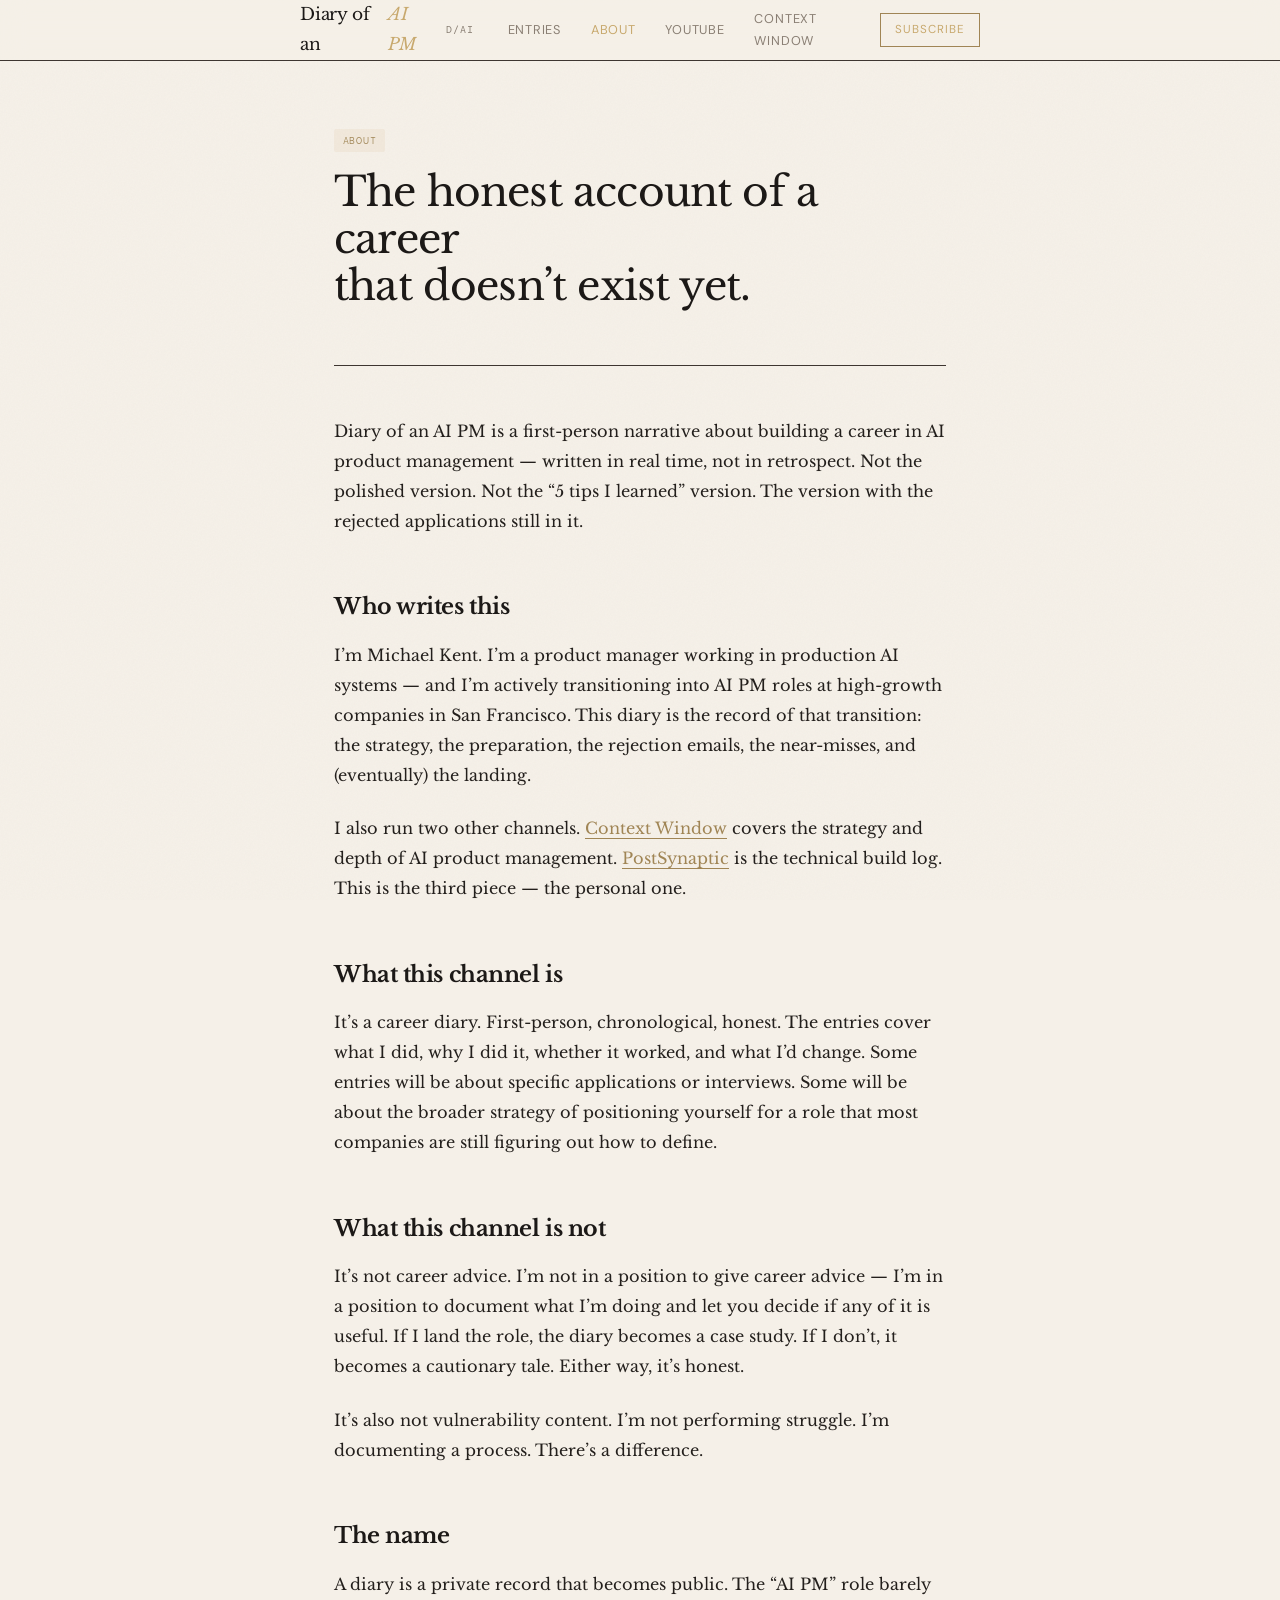
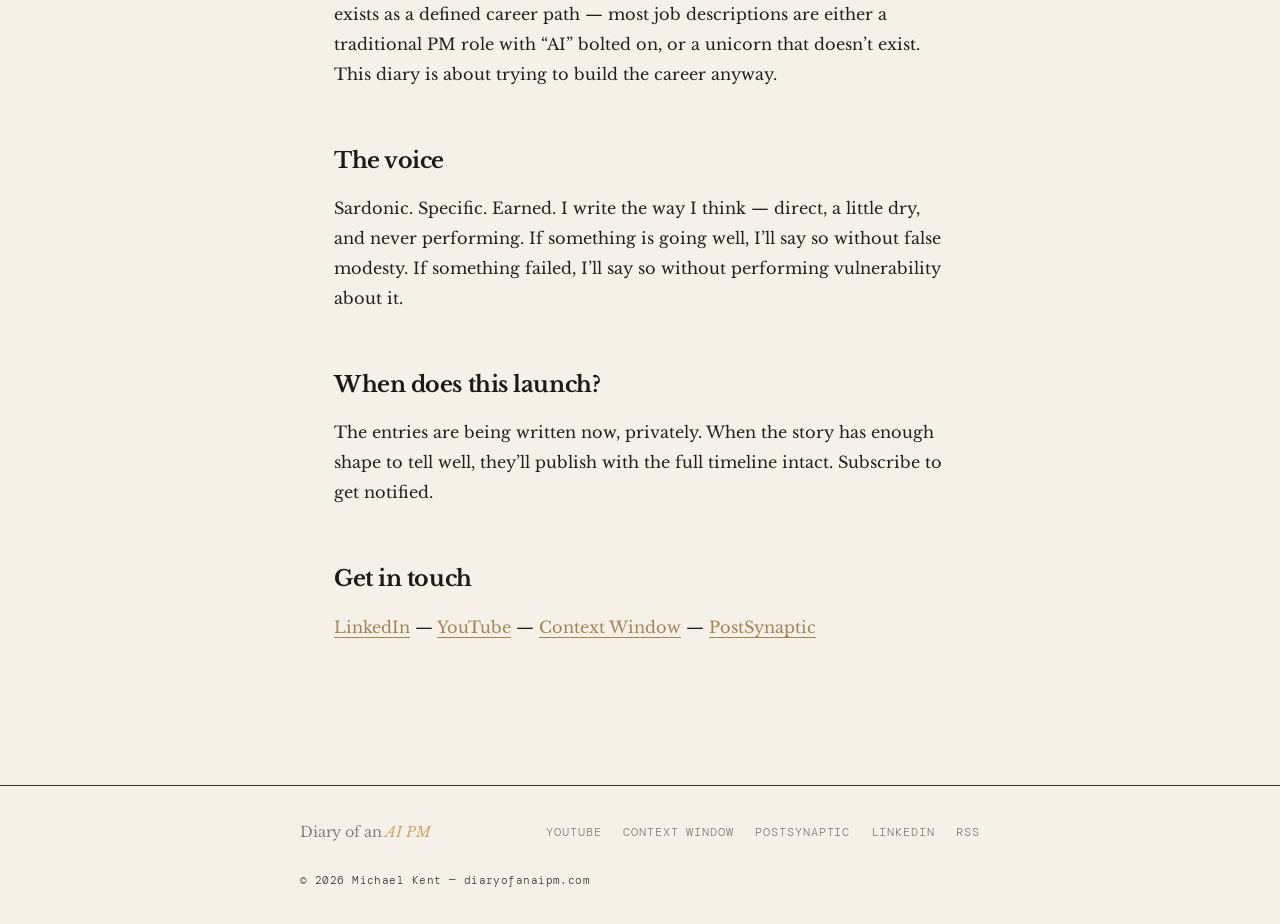
==== about.html @ 653bd750 "init: Diary of an AI PM site — diaryofanaipm.com" ====
<!DOCTYPE html>
<html lang="en">
<head>
  <meta charset="UTF-8">
  <meta name="viewport" content="width=device-width, initial-scale=1.0">
  <title>About — Diary of an AI PM</title>
  <meta name="description" content="Diary of an AI PM is a first-person narrative of a career transition into AI product management. By Michael Kent.">
  <meta name="author" content="Michael Kent">
  <link rel="canonical" href="https://diaryofanaipm.com/about.html">
  <link rel="alternate" type="application/rss+xml" title="Diary of an AI PM" href="/feed.xml">
  <link rel="stylesheet" href="css/style.css">
</head>
<body>

  <header class="site-header">
    <div class="site-header-inner">
      <a href="/" class="site-logo">
        Diary of an <span class="accent">AI PM</span>
        <span class="shortcode">D/AI</span>
      </a>
      <nav class="site-nav">
        <a href="/">Entries</a>
        <a href="/about.html" class="active">About</a>
        <a href="https://youtube.com/@diaryofanaipm" target="_blank" rel="noopener">YouTube</a>
        <a href="https://contextwindow.dev" target="_blank" rel="noopener">Context Window</a>
        <a href="https://substack.com/@diaryofanaipm" target="_blank" rel="noopener" class="nav-cta">Subscribe</a>
      </nav>
    </div>
  </header>

  <main class="page-wrapper">

    <header class="post-header">
      <div class="post-item-tags">
        <span class="post-tag">about</span>
      </div>
      <h1 class="post-title">The honest account of a career<br>that doesn&rsquo;t exist yet.</h1>
    </header>

    <div class="post-body">

      <p>Diary of an AI PM is a first-person narrative about building a career in AI product management &mdash; written in real time, not in retrospect. Not the polished version. Not the &ldquo;5 tips I learned&rdquo; version. The version with the rejected applications still in it.</p>

      <h2>Who writes this</h2>

      <p>I&rsquo;m Michael Kent. I&rsquo;m a product manager working in production AI systems &mdash; and I&rsquo;m actively transitioning into AI PM roles at high-growth companies in San Francisco. This diary is the record of that transition: the strategy, the preparation, the rejection emails, the near-misses, and (eventually) the landing.</p>

      <p>I also run two other channels. <a href="https://contextwindow.dev" target="_blank" rel="noopener">Context Window</a> covers the strategy and depth of AI product management. <a href="https://postsynaptic.dev" target="_blank" rel="noopener">PostSynaptic</a> is the technical build log. This is the third piece &mdash; the personal one.</p>

      <h2>What this channel is</h2>

      <p>It&rsquo;s a career diary. First-person, chronological, honest. The entries cover what I did, why I did it, whether it worked, and what I&rsquo;d change. Some entries will be about specific applications or interviews. Some will be about the broader strategy of positioning yourself for a role that most companies are still figuring out how to define.</p>

      <h2>What this channel is not</h2>

      <p>It&rsquo;s not career advice. I&rsquo;m not in a position to give career advice &mdash; I&rsquo;m in a position to document what I&rsquo;m doing and let you decide if any of it is useful. If I land the role, the diary becomes a case study. If I don&rsquo;t, it becomes a cautionary tale. Either way, it&rsquo;s honest.</p>

      <p>It&rsquo;s also not vulnerability content. I&rsquo;m not performing struggle. I&rsquo;m documenting a process. There&rsquo;s a difference.</p>

      <h2>The name</h2>

      <p>A diary is a private record that becomes public. The &ldquo;AI PM&rdquo; role barely exists as a defined career path &mdash; most job descriptions are either a traditional PM role with &ldquo;AI&rdquo; bolted on, or a unicorn that doesn&rsquo;t exist. This diary is about trying to build the career anyway.</p>

      <h2>The voice</h2>

      <p>Sardonic. Specific. Earned. I write the way I think &mdash; direct, a little dry, and never performing. If something is going well, I&rsquo;ll say so without false modesty. If something failed, I&rsquo;ll say so without performing vulnerability about it.</p>

      <h2>When does this launch?</h2>

      <p>The entries are being written now, privately. When the story has enough shape to tell well, they&rsquo;ll publish with the full timeline intact. Subscribe to get notified.</p>

      <h2>Get in touch</h2>

      <p>
        <a href="https://linkedin.com/in/michael-kent" target="_blank" rel="noopener">LinkedIn</a> &mdash;
        <a href="https://youtube.com/@diaryofanaipm" target="_blank" rel="noopener">YouTube</a> &mdash;
        <a href="https://contextwindow.dev" target="_blank" rel="noopener">Context Window</a> &mdash;
        <a href="https://postsynaptic.dev" target="_blank" rel="noopener">PostSynaptic</a>
      </p>

    </div>

  </main>

  <footer class="site-footer">
    <div class="site-footer-inner">
      <a href="/" class="footer-logo">Diary of an <span>AI PM</span></a>
      <div class="footer-links">
        <a href="https://youtube.com/@diaryofanaipm" target="_blank" rel="noopener">YouTube</a>
        <a href="https://contextwindow.dev" target="_blank" rel="noopener">Context Window</a>
        <a href="https://postsynaptic.dev" target="_blank" rel="noopener">PostSynaptic</a>
        <a href="https://linkedin.com/in/michael-kent" target="_blank" rel="noopener">LinkedIn</a>
        <a href="/feed.xml">RSS</a>
      </div>
      <div class="footer-copy">&copy; 2026 Michael Kent &mdash; diaryofanaipm.com</div>
    </div>
  </footer>

</body>
</html>
---- css/style.css ----
/* ============================================================
   Diary of an AI PM — Brand CSS
   D/AI — diaryofanaipm.com
   Author: Michael Kent
   ============================================================ */

@import url('https://fonts.googleapis.com/css2?family=Libre+Baskerville:ital,wght@0,400;0,700;1,400&family=DM+Sans:ital,wght@0,300;0,400;0,500;1,300;1,400&family=DM+Mono:wght@400&display=swap');

/* ── Variables ─────────────────────────────────────────────── */
:root {
  --ink:          #1C1917;
  --ink-soft:     #231F1C;
  --ink-border:   #3D3530;
  --gilt:         #C8A96E;
  --gilt-dim:     #A08555;
  --gilt-glow:    rgba(200,169,110,0.10);
  --page:         #F5F0E8;
  --page-dim:     #D4CFC6;
  --red-pen:      #E8372A;
  --noise:        #8A7F74;
  --latent:       #EDE8DF;

  --font-serif:   'Libre Baskerville', Georgia, serif;
  --font-sans:    'DM Sans', system-ui, sans-serif;
  --font-mono:    'DM Mono', 'Courier New', monospace;

  --max-width:    680px;
  --col-gap:      2rem;
  --reading-gap:  1.75rem;
}

/* ── Reset ──────────────────────────────────────────────────── */
*, *::before, *::after { box-sizing: border-box; margin: 0; padding: 0; }
html { font-size: 17px; scroll-behavior: smooth; }

body {
  background: var(--page);
  color: var(--ink);
  font-family: var(--font-sans);
  font-weight: 300;
  line-height: 1.75;
  min-height: 100vh;
  -webkit-font-smoothing: antialiased;
}

/* ── Paper texture overlay ─────────────────────────────────── */
body::before {
  content: '';
  position: fixed;
  inset: 0;
  background-image: url("data:image/svg+xml,%3Csvg viewBox='0 0 256 256' xmlns='http://www.w3.org/2000/svg'%3E%3Cfilter id='noise'%3E%3CfeTurbulence type='fractalNoise' baseFrequency='0.65' numOctaves='3' stitchTiles='stitch'/%3E%3C/filter%3E%3Crect width='100%25' height='100%25' filter='url(%23noise)' opacity='0.03'/%3E%3C/svg%3E");
  background-size: 256px 256px;
  pointer-events: none;
  z-index: 0;
  opacity: 0.8;
}

/* ── Site header ────────────────────────────────────────────── */
.site-header {
  position: sticky;
  top: 0;
  z-index: 100;
  background: rgba(245,240,232,0.92);
  backdrop-filter: blur(12px);
  -webkit-backdrop-filter: blur(12px);
  border-bottom: 1px solid var(--ink-border);
  padding: 0 2rem;
}

.site-header-inner {
  max-width: var(--max-width);
  margin: 0 auto;
  display: flex;
  align-items: center;
  justify-content: space-between;
  height: 60px;
  gap: 2rem;
}

.site-logo {
  font-family: var(--font-serif);
  font-weight: 400;
  font-size: 1rem;
  color: var(--ink);
  text-decoration: none;
  letter-spacing: -0.01em;
  display: flex;
  align-items: baseline;
  gap: 0;
}

.site-logo .accent { color: var(--gilt); font-style: italic; }

.site-logo .shortcode {
  font-family: var(--font-mono);
  font-size: 0.6rem;
  color: var(--noise);
  letter-spacing: 0.08em;
  margin-left: 0.6rem;
  align-self: center;
}

.site-nav {
  display: flex;
  align-items: center;
  gap: 1.75rem;
}

.site-nav a {
  font-family: var(--font-sans);
  font-size: 0.75rem;
  font-weight: 400;
  color: var(--noise);
  text-decoration: none;
  letter-spacing: 0.06em;
  text-transform: uppercase;
  transition: color 0.15s;
}

.site-nav a:hover { color: var(--ink); }
.site-nav a.active { color: var(--gilt); }

.nav-cta {
  font-family: var(--font-mono);
  font-size: 0.68rem !important;
  color: var(--gilt) !important;
  border: 1px solid var(--gilt-dim);
  padding: 0.35rem 0.85rem;
  letter-spacing: 0.08em !important;
  text-transform: uppercase !important;
  transition: background 0.15s, color 0.15s !important;
}

.nav-cta:hover {
  background: var(--gilt-glow) !important;
  color: var(--gilt) !important;
}

/* ── Page layout ────────────────────────────────────────────── */
.page-wrapper {
  position: relative;
  z-index: 1;
  max-width: var(--max-width);
  margin: 0 auto;
  padding: 0 2rem 5rem;
}

/* ── Hero ───────────────────────────────────────────────────── */
.hero {
  padding: 5rem 0 4rem;
  border-bottom: 1px solid var(--ink-border);
  margin-bottom: 3.5rem;
}

.hero-kicker {
  font-family: var(--font-mono);
  font-size: 0.68rem;
  letter-spacing: 0.14em;
  text-transform: uppercase;
  color: var(--gilt);
  margin-bottom: 1.25rem;
  display: flex;
  align-items: center;
  gap: 0.6rem;
}

.hero-kicker::before {
  content: '';
  display: inline-block;
  width: 20px;
  height: 1px;
  background: var(--gilt);
}

.hero-title {
  font-family: var(--font-serif);
  font-weight: 400;
  font-size: clamp(2rem, 4.5vw, 2.8rem);
  line-height: 1.15;
  letter-spacing: -0.02em;
  color: var(--ink);
  margin-bottom: 1.25rem;
}

.hero-title em {
  font-style: italic;
  color: var(--gilt);
}

.hero-sub {
  font-family: var(--font-sans);
  font-size: 1rem;
  color: var(--noise);
  max-width: 480px;
  line-height: 1.65;
  margin-bottom: 2rem;
}

.hero-meta {
  display: flex;
  align-items: center;
  gap: 1.5rem;
  flex-wrap: wrap;
}

.hero-meta-item {
  font-family: var(--font-mono);
  font-size: 0.68rem;
  color: var(--noise);
  letter-spacing: 0.06em;
  display: flex;
  align-items: center;
  gap: 0.4rem;
}

.hero-meta-item .dot {
  width: 5px;
  height: 5px;
  background: var(--gilt);
  border-radius: 50%;
  display: inline-block;
}

/* ── Coming soon / phase banner ────────────────────────────── */
.phase-banner {
  margin: 0 0 3.5rem;
  padding: 2rem 2.5rem;
  border: 1px solid var(--ink-border);
  background: var(--ink);
  color: var(--page);
  position: relative;
}

.phase-banner::before {
  content: '';
  position: absolute;
  top: 0; left: 0; right: 0;
  height: 2px;
  background: var(--red-pen);
}

.phase-banner-kicker {
  font-family: var(--font-mono);
  font-size: 0.65rem;
  letter-spacing: 0.14em;
  text-transform: uppercase;
  color: var(--red-pen);
  margin-bottom: 0.5rem;
}

.phase-banner-text {
  font-family: var(--font-serif);
  font-size: 0.95rem;
  line-height: 1.7;
  color: var(--page-dim);
  font-style: italic;
}

.phase-banner-text strong {
  color: var(--page);
  font-weight: 700;
  font-style: normal;
}

/* ── Post list ──────────────────────────────────────────────── */
.post-list-header {
  display: flex;
  align-items: baseline;
  justify-content: space-between;
  margin-bottom: 1.5rem;
}

.post-list-title {
  font-family: var(--font-mono);
  font-size: 0.72rem;
  letter-spacing: 0.14em;
  text-transform: uppercase;
  color: var(--noise);
}

.post-list-count {
  font-family: var(--font-mono);
  font-size: 0.65rem;
  color: var(--ink-border);
  letter-spacing: 0.06em;
}

.post-list {
  display: flex;
  flex-direction: column;
  gap: 0;
}

.post-item {
  display: grid;
  grid-template-columns: 90px 1fr;
  gap: 1.5rem;
  padding: 1.5rem 0;
  border-bottom: 1px solid var(--ink-border);
  text-decoration: none;
  color: inherit;
  transition: background 0.15s;
  align-items: start;
}

.post-item:first-child { border-top: 1px solid var(--ink-border); }
.post-item:hover .post-item-title { color: var(--gilt); }

.post-item-date {
  font-family: var(--font-mono);
  font-size: 0.68rem;
  color: var(--noise);
  letter-spacing: 0.04em;
  padding-top: 0.25rem;
  line-height: 1.4;
}

.post-item-date .year {
  display: block;
  color: var(--ink-border);
  font-size: 0.6rem;
  margin-top: 2px;
}

.post-item-body {}

.post-item-tags {
  display: flex;
  gap: 0.4rem;
  margin-bottom: 0.4rem;
  flex-wrap: wrap;
}

.post-tag {
  font-family: var(--font-mono);
  font-size: 0.6rem;
  letter-spacing: 0.08em;
  text-transform: uppercase;
  color: var(--gilt-dim);
  background: var(--gilt-glow);
  padding: 0.15rem 0.5rem;
  border-radius: 2px;
}

.post-item-title {
  font-family: var(--font-serif);
  font-weight: 400;
  font-size: 1.05rem;
  line-height: 1.3;
  color: var(--ink);
  letter-spacing: -0.01em;
  margin-bottom: 0.35rem;
  transition: color 0.15s;
}

.post-item-excerpt {
  font-size: 0.85rem;
  color: var(--noise);
  line-height: 1.6;
}

/* ── Newsletter strip ───────────────────────────────────────── */
.newsletter-strip {
  margin: 4rem 0 0;
  padding: 2.5rem;
  border: 1px solid var(--ink-border);
  background: var(--latent);
  position: relative;
  overflow: hidden;
}

.newsletter-strip::before {
  content: '';
  position: absolute;
  top: 0; left: 0; right: 0;
  height: 2px;
  background: var(--gilt);
}

.newsletter-kicker {
  font-family: var(--font-mono);
  font-size: 0.68rem;
  letter-spacing: 0.14em;
  text-transform: uppercase;
  color: var(--gilt);
  margin-bottom: 0.75rem;
}

.newsletter-title {
  font-family: var(--font-serif);
  font-weight: 400;
  font-size: 1.3rem;
  letter-spacing: -0.02em;
  color: var(--ink);
  margin-bottom: 0.5rem;
}

.newsletter-sub {
  font-size: 0.875rem;
  color: var(--noise);
  margin-bottom: 1.25rem;
  max-width: 420px;
}

.newsletter-form {
  display: flex;
  gap: 0.75rem;
  flex-wrap: wrap;
}

.newsletter-form input {
  flex: 1;
  min-width: 220px;
  background: var(--page);
  border: 1px solid var(--ink-border);
  color: var(--ink);
  padding: 0.65rem 1rem;
  font-family: var(--font-mono);
  font-size: 0.8rem;
  outline: none;
  transition: border-color 0.15s;
}

.newsletter-form input::placeholder { color: var(--noise); opacity: 0.5; }
.newsletter-form input:focus { border-color: var(--gilt); }

.newsletter-form button {
  background: var(--ink);
  color: var(--page);
  border: none;
  padding: 0.65rem 1.25rem;
  font-family: var(--font-mono);
  font-size: 0.72rem;
  font-weight: 500;
  letter-spacing: 0.08em;
  text-transform: uppercase;
  cursor: pointer;
  transition: background 0.15s;
}

.newsletter-form button:hover { background: var(--ink-soft); }

/* ── Site footer ────────────────────────────────────────────── */
.site-footer {
  position: relative;
  z-index: 1;
  border-top: 1px solid var(--ink-border);
  padding: 2rem;
  margin-top: 2rem;
}

.site-footer-inner {
  max-width: var(--max-width);
  margin: 0 auto;
  display: flex;
  align-items: center;
  justify-content: space-between;
  flex-wrap: wrap;
  gap: 1rem;
}

.footer-logo {
  font-family: var(--font-serif);
  font-weight: 400;
  font-size: 0.85rem;
  color: var(--noise);
  text-decoration: none;
  letter-spacing: -0.01em;
}

.footer-logo span { color: var(--gilt); font-style: italic; }

.footer-links {
  display: flex;
  gap: 1.25rem;
}

.footer-links a {
  font-family: var(--font-mono);
  font-size: 0.68rem;
  letter-spacing: 0.08em;
  text-transform: uppercase;
  color: var(--noise);
  text-decoration: none;
  transition: color 0.15s;
}

.footer-links a:hover { color: var(--gilt); }

.footer-copy {
  font-family: var(--font-mono);
  font-size: 0.65rem;
  color: var(--ink-border);
  letter-spacing: 0.04em;
  width: 100%;
  margin-top: 0.5rem;
}

/* ── Post page ──────────────────────────────────────────────── */
.post-header {
  padding: 4rem 0 2.5rem;
  border-bottom: 1px solid var(--ink-border);
  margin-bottom: 3rem;
}

.post-header .post-tag { margin-right: 0.25rem; }

.post-title {
  font-family: var(--font-serif);
  font-weight: 400;
  font-size: clamp(1.6rem, 4vw, 2.4rem);
  line-height: 1.15;
  letter-spacing: -0.02em;
  color: var(--ink);
  margin: 1rem 0 0.75rem;
}

.post-meta {
  display: flex;
  align-items: center;
  gap: 1.5rem;
  flex-wrap: wrap;
  margin-top: 1.25rem;
}

.post-meta-item {
  font-family: var(--font-mono);
  font-size: 0.7rem;
  color: var(--noise);
  letter-spacing: 0.06em;
}

.post-meta-sep {
  width: 3px;
  height: 3px;
  background: var(--ink-border);
  border-radius: 50%;
  display: inline-block;
}

/* ── Post body ──────────────────────────────────────────────── */
.post-body {
  font-family: var(--font-serif);
  font-size: 0.95rem;
  line-height: 1.85;
  color: var(--ink-soft);
}

.post-body h2 {
  font-family: var(--font-serif);
  font-weight: 700;
  font-size: 1.3rem;
  letter-spacing: -0.02em;
  color: var(--ink);
  margin: 2.5rem 0 0.75rem;
  padding-top: 0.5rem;
}

.post-body h3 {
  font-family: var(--font-mono);
  font-size: 0.75rem;
  letter-spacing: 0.1em;
  text-transform: uppercase;
  color: var(--gilt);
  margin: 2rem 0 0.6rem;
}

.post-body p { margin-bottom: 1.4rem; }

.post-body strong {
  font-weight: 700;
  color: var(--ink);
}

.post-body em { font-style: italic; }

.post-body a {
  color: var(--gilt-dim);
  text-decoration: none;
  border-bottom: 1px solid var(--gilt-dim);
  transition: border-color 0.15s, color 0.15s;
}

.post-body a:hover { color: var(--gilt); border-color: var(--gilt); }

.post-body code {
  font-family: var(--font-mono);
  font-size: 0.82em;
  color: var(--red-pen);
  background: rgba(232,55,42,0.06);
  padding: 0.1em 0.4em;
  border-radius: 2px;
}

.post-body pre {
  background: var(--ink);
  border: 1px solid var(--ink-border);
  padding: 1.25rem 1.5rem;
  margin: 1.5rem 0;
  overflow-x: auto;
  font-family: var(--font-mono);
  font-size: 0.82rem;
  line-height: 1.7;
  color: var(--page-dim);
}

.post-body pre code {
  background: none;
  padding: 0;
  color: inherit;
}

.post-body blockquote {
  border-left: 2px solid var(--gilt);
  padding: 0.5rem 0 0.5rem 1.5rem;
  margin: 1.5rem 0;
  color: var(--noise);
  font-style: italic;
}

.post-body ul, .post-body ol {
  padding-left: 1.5rem;
  margin-bottom: 1.4rem;
}

.post-body li { margin-bottom: 0.4rem; }

.post-body hr {
  border: none;
  border-top: 1px solid var(--ink-border);
  margin: 2.5rem 0;
}

/* ── Red pen annotation style (for editorial marks) ────────── */
.redpen {
  color: var(--red-pen);
  font-family: var(--font-serif);
  font-style: italic;
  font-size: 0.85em;
}

/* ── Post footer ────────────────────────────────────────────── */
.post-footer {
  margin-top: 4rem;
  padding-top: 2rem;
  border-top: 1px solid var(--ink-border);
  display: flex;
  align-items: center;
  justify-content: space-between;
  flex-wrap: wrap;
  gap: 1rem;
}

.post-back {
  font-family: var(--font-mono);
  font-size: 0.72rem;
  letter-spacing: 0.08em;
  text-transform: uppercase;
  color: var(--noise);
  text-decoration: none;
  transition: color 0.15s;
}

.post-back:hover { color: var(--gilt); }

.post-channel-links {
  display: flex;
  gap: 1rem;
}

.post-channel-links a {
  font-family: var(--font-mono);
  font-size: 0.68rem;
  letter-spacing: 0.08em;
  text-transform: uppercase;
  color: var(--noise);
  text-decoration: none;
  transition: color 0.15s;
}

.post-channel-links a:hover { color: var(--gilt); }

/* ── Utilities ──────────────────────────────────────────────── */
.sr-only {
  position: absolute;
  width: 1px;
  height: 1px;
  overflow: hidden;
  clip: rect(0,0,0,0);
  white-space: nowrap;
}

/* ── Animations ─────────────────────────────────────────────── */
@keyframes fade-up {
  from { opacity: 0; transform: translateY(16px); }
  to   { opacity: 1; transform: translateY(0); }
}

.hero             { animation: fade-up 0.5s ease both; }
.phase-banner     { animation: fade-up 0.5s 0.1s ease both; }
.post-list        { animation: fade-up 0.5s 0.1s ease both; }
.newsletter-strip { animation: fade-up 0.5s 0.2s ease both; }

/* ── Responsive ─────────────────────────────────────────────── */
@media (max-width: 600px) {
  .site-nav { display: none; }
  .post-item { grid-template-columns: 1fr; gap: 0.25rem; }
  .post-item-date { font-size: 0.65rem; }
  .newsletter-form { flex-direction: column; }
  .newsletter-form input, .newsletter-form button { width: 100%; }
  .site-footer-inner { flex-direction: column; align-items: flex-start; }
}
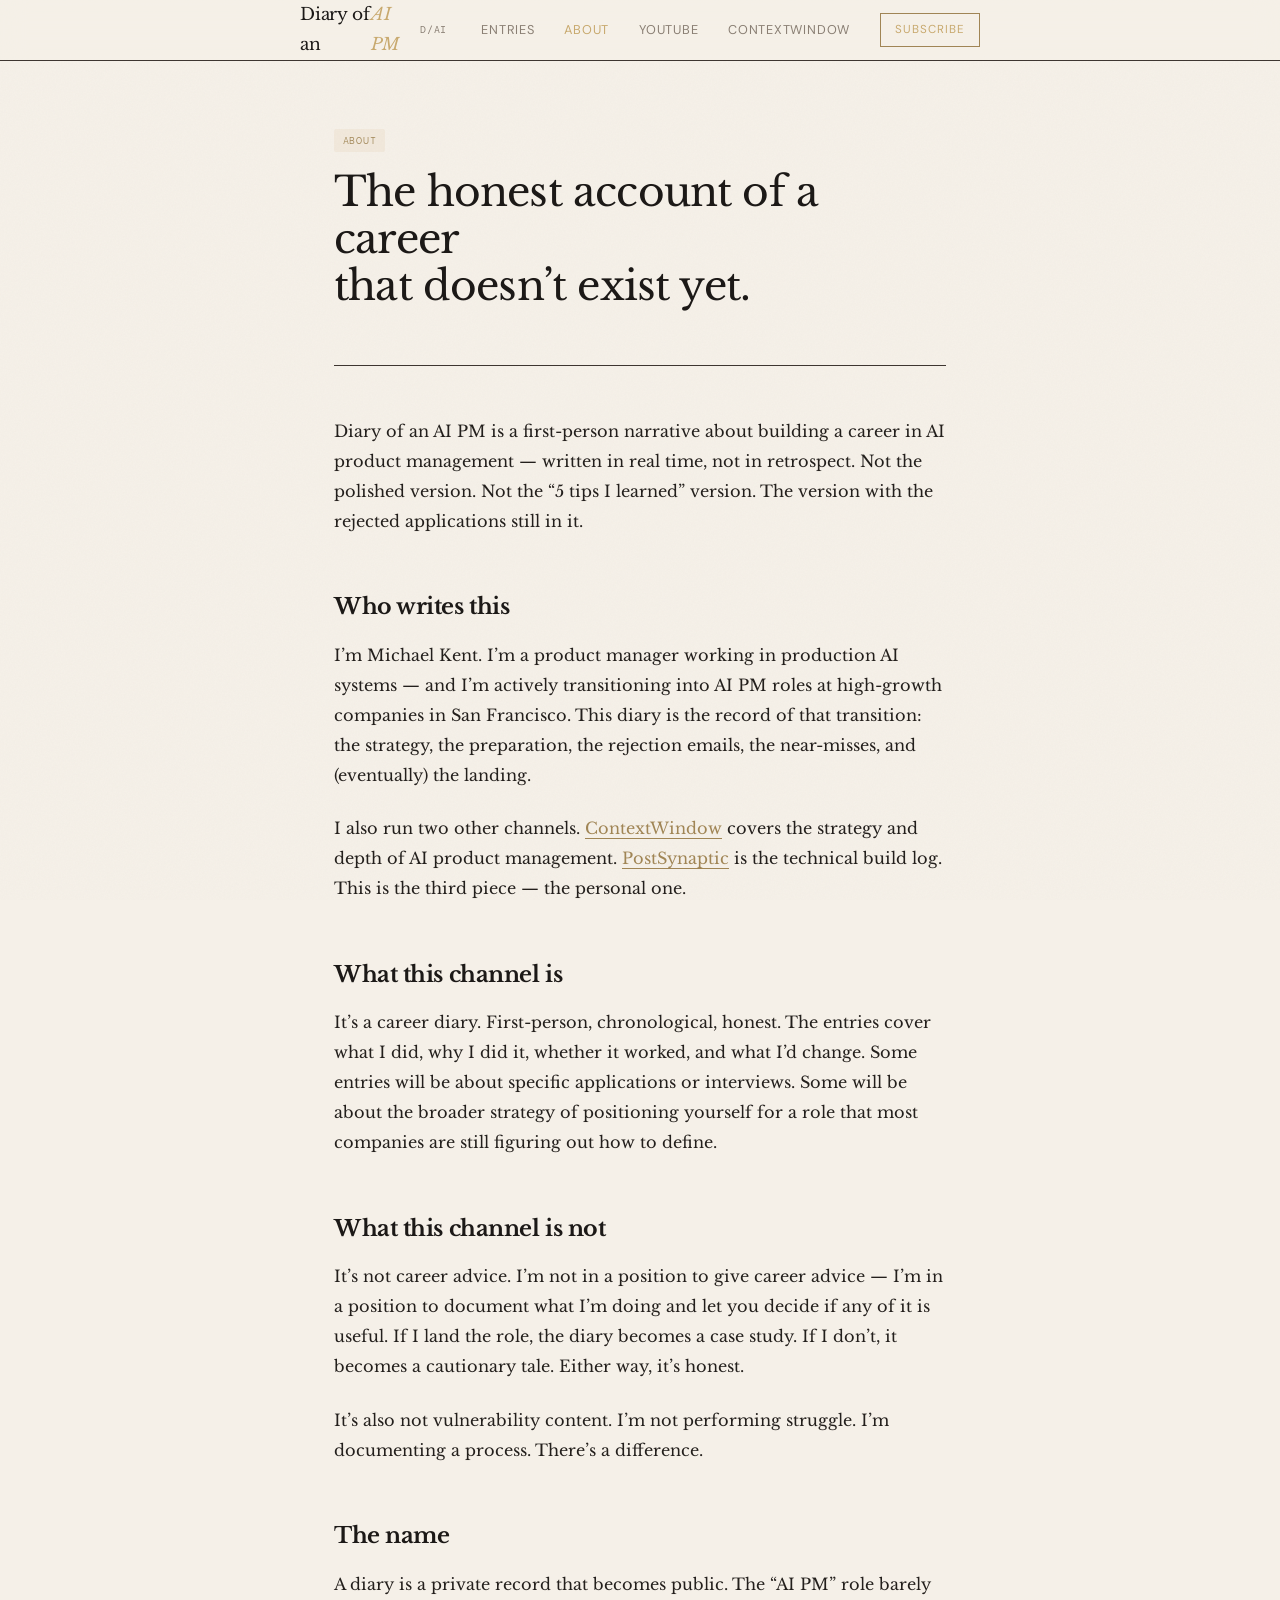
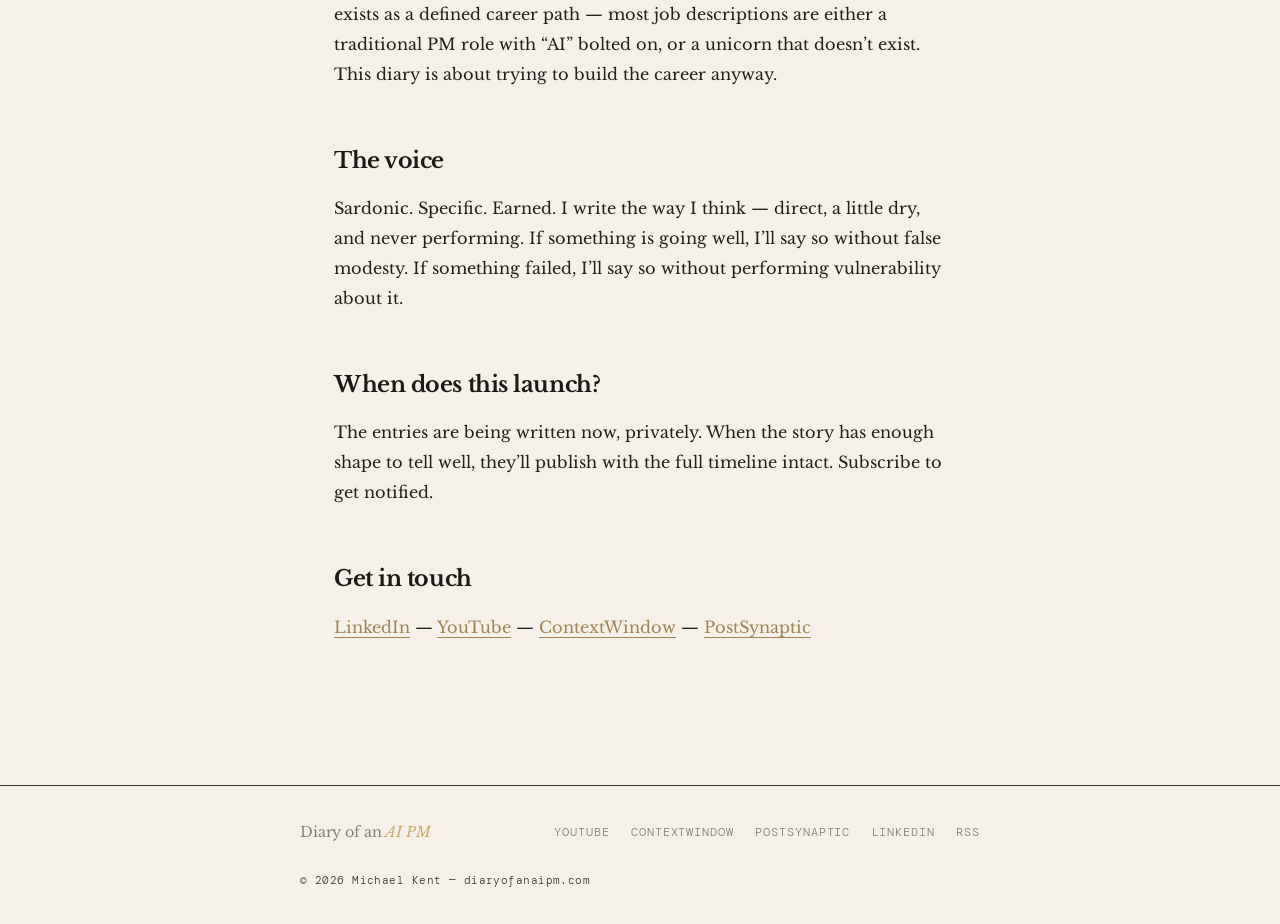
==== commit d7bc998a: "Update cross-links to ContextWindow, fix domain references" ====
--- a/about.html
+++ b/about.html
@@ -6,6 +6,9 @@
   <title>About — Diary of an AI PM</title>
   <meta name="description" content="Diary of an AI PM is a first-person narrative of a career transition into AI product management. By Michael Kent.">
   <meta name="author" content="Michael Kent">
+  <link rel="icon" type="image/x-icon" href="/favicon.ico">
+  <link rel="icon" type="image/png" sizes="32x32" href="/favicon-32.png">
+  <link rel="apple-touch-icon" sizes="180x180" href="/apple-touch-icon.png">
   <link rel="canonical" href="https://diaryofanaipm.com/about.html">
   <link rel="alternate" type="application/rss+xml" title="Diary of an AI PM" href="/feed.xml">
   <link rel="stylesheet" href="css/style.css">
@@ -22,7 +25,7 @@
         <a href="/">Entries</a>
         <a href="/about.html" class="active">About</a>
         <a href="https://youtube.com/@diaryofanaipm" target="_blank" rel="noopener">YouTube</a>
-        <a href="https://contextwindow.dev" target="_blank" rel="noopener">Context Window</a>
+        <a href="https://contextwindow.to" target="_blank" rel="noopener">ContextWindow</a>
         <a href="https://substack.com/@diaryofanaipm" target="_blank" rel="noopener" class="nav-cta">Subscribe</a>
       </nav>
     </div>
@@ -45,7 +48,7 @@
 
       <p>I&rsquo;m Michael Kent. I&rsquo;m a product manager working in production AI systems &mdash; and I&rsquo;m actively transitioning into AI PM roles at high-growth companies in San Francisco. This diary is the record of that transition: the strategy, the preparation, the rejection emails, the near-misses, and (eventually) the landing.</p>
 
-      <p>I also run two other channels. <a href="https://contextwindow.dev" target="_blank" rel="noopener">Context Window</a> covers the strategy and depth of AI product management. <a href="https://postsynaptic.dev" target="_blank" rel="noopener">PostSynaptic</a> is the technical build log. This is the third piece &mdash; the personal one.</p>
+      <p>I also run two other channels. <a href="https://contextwindow.to" target="_blank" rel="noopener">ContextWindow</a> covers the strategy and depth of AI product management. <a href="https://postsynaptic.dev" target="_blank" rel="noopener">PostSynaptic</a> is the technical build log. This is the third piece &mdash; the personal one.</p>
 
       <h2>What this channel is</h2>
 
@@ -74,7 +77,7 @@
       <p>
         <a href="https://linkedin.com/in/michael-kent" target="_blank" rel="noopener">LinkedIn</a> &mdash;
         <a href="https://youtube.com/@diaryofanaipm" target="_blank" rel="noopener">YouTube</a> &mdash;
-        <a href="https://contextwindow.dev" target="_blank" rel="noopener">Context Window</a> &mdash;
+        <a href="https://contextwindow.to" target="_blank" rel="noopener">ContextWindow</a> &mdash;
         <a href="https://postsynaptic.dev" target="_blank" rel="noopener">PostSynaptic</a>
       </p>
 
@@ -87,7 +90,7 @@
       <a href="/" class="footer-logo">Diary of an <span>AI PM</span></a>
       <div class="footer-links">
         <a href="https://youtube.com/@diaryofanaipm" target="_blank" rel="noopener">YouTube</a>
-        <a href="https://contextwindow.dev" target="_blank" rel="noopener">Context Window</a>
+        <a href="https://contextwindow.to" target="_blank" rel="noopener">ContextWindow</a>
         <a href="https://postsynaptic.dev" target="_blank" rel="noopener">PostSynaptic</a>
         <a href="https://linkedin.com/in/michael-kent" target="_blank" rel="noopener">LinkedIn</a>
         <a href="/feed.xml">RSS</a>
